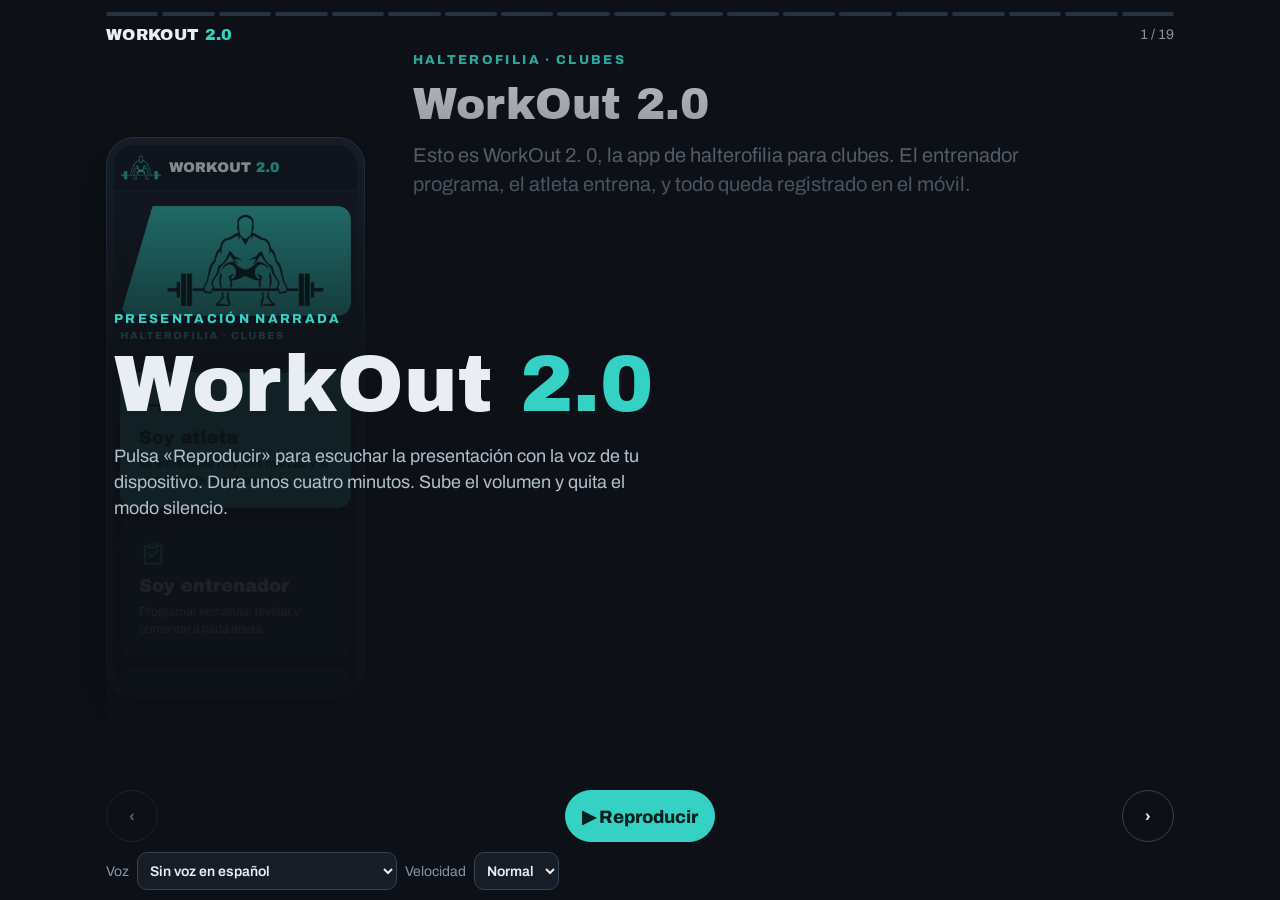
==== presentacion/index.html @ a3fa4fa2 "Presentación narrada de WorkOut 2.0 para compartir Co-Authored-By: Claude Opus 5.5 <noreply@anthropi" ====
<!doctype html>
<html lang="es">
<head>
<meta charset="utf-8">
<meta name="viewport" content="width=device-width, initial-scale=1, viewport-fit=cover">
<meta name="theme-color" content="#0d1117">
<meta property="og:title" content="WorkOut 2.0 · La app de halterofilia para clubes">
<meta property="og:description" content="Presentación narrada: el entrenador programa, el atleta entrena y todo queda registrado.">
<meta property="og:image" content="https://rafaparri.github.io/workout2/presentacion/img/01_portada.jpg">
<link rel="icon" type="image/png" sizes="32x32" href="../static/favicon-32.png">
<link rel="apple-touch-icon" href="../static/apple-touch-icon.png">
<style>*,*::before,*::after{box-sizing:border-box}:root{padding-top:env(safe-area-inset-top,0px);padding-bottom:env(safe-area-inset-bottom,0px)}body{margin:0}img{max-width:100%}[hidden]{display:none!important}</style>
<title>WorkOut 2.0 narrado</title>
<meta name="claude:viewport-fit-sides" content="cover">
<link rel="preconnect" href="https://fonts.googleapis.com">
<link rel="stylesheet" href="https://fonts.googleapis.com/css2?family=Archivo+Black&family=Archivo:wght@400..800&display=swap">
<style>
/* Layout: una "historia" vertical a pantalla completa (móvil); en ordenador, móvil a la izquierda y texto a la derecha. */
:root{
  --bg:#0d1117; --bg2:#11171f; --surface:#161d27; --edge:#33435a; --line:#263242;
  --text:#e8eef4; --muted:#b2bfcc; --muted2:#8494a6;
  --accent:#34d1c4; --ink:#06201d;
  --r-off:#e5484d; --r-low:#f28c28; --r-mid:#2f6fe4; --r-top:#5f7f1f;
  --f-display:'Archivo Black', 'Arial Black', Arial, sans-serif;
  --f-body:'Archivo', Arial, sans-serif;
  color-scheme:dark;
}
html,body{height:100%}
body{background:var(--bg);color:var(--text);font-family:var(--f-body);font-size:17px;overflow:hidden}
.app{height:100%;display:flex;flex-direction:column;padding-left:max(16px, env(safe-area-inset-left, 0px));padding-right:max(16px, env(safe-area-inset-right, 0px));padding-block:12px 10px;gap:10px;max-width:1100px;margin:0 auto}
.bars{display:flex;gap:4px}
.bars span{flex:1;height:4px;border-radius:2px;background:var(--line);overflow:hidden;position:relative}
.bars span i{position:absolute;inset:0;width:0;background:var(--accent)}
.bars span.done i{width:100%}
.top{display:flex;align-items:center;justify-content:space-between;gap:12px}
.brand{font-family:var(--f-display);font-size:16px;letter-spacing:.02em}
.brand b{color:var(--accent);font-weight:400}
.count{font-size:14px;color:var(--muted2);font-variant-numeric:tabular-nums}
.stage{flex:1;min-height:0;display:flex;flex-direction:column;gap:12px;position:relative}
.slide{flex:1;min-height:0;display:flex;flex-direction:column;gap:12px;animation:in .45s ease both}
@keyframes in{from{opacity:.0;transform:translateY(8px)}to{opacity:1;transform:none}}
@media (prefers-reduced-motion:reduce){.slide{animation:none}}
.eyebrow{font-size:13px;font-weight:800;letter-spacing:.18em;text-transform:uppercase;color:var(--accent)}
.title{font-family:var(--f-display);font-weight:400;font-size:clamp(24px,6.4vw,44px);line-height:1.08;text-wrap:balance;margin:2px 0 0}
.visual{flex:1;min-height:0;display:flex;align-items:center;justify-content:center}
.phone{height:100%;max-height:640px;aspect-ratio:390/844;max-width:100%;background:#1b2430;border:1.5px solid var(--edge);border-radius:28px;padding:7px;box-shadow:0 18px 50px rgba(0,0,0,.5)}
.phone img{width:100%;height:100%;object-fit:cover;border-radius:21px;display:block}
.cards{display:flex;flex-direction:column;gap:10px;width:100%;max-width:520px}
.card{background:var(--surface);border:1px solid var(--line);border-radius:16px;padding:14px 16px;display:flex;gap:14px;align-items:center}
.card .n{font-family:var(--f-display);font-size:26px;color:var(--accent);min-width:28px;text-align:center}
.card h3{margin:0;font-size:18px;font-weight:800}
.card p{margin:2px 0 0;font-size:15px;color:var(--muted);line-height:1.35}
.arrow{align-self:center;color:var(--accent);font-size:20px;line-height:1}
.big{font-family:var(--f-display);font-size:clamp(34px,10vw,72px);line-height:1.02;text-wrap:balance}
.big b{color:var(--accent);font-weight:400}
.contact{display:flex;flex-direction:column;gap:10px;align-items:flex-start}
.pill{border-radius:999px;padding:10px 18px;font-weight:800;font-size:17px;user-select:all}
.pill.solid{background:var(--accent);color:var(--ink)}
.pill.line{border:1.5px solid var(--edge);color:var(--text)}
.legend{display:grid;grid-template-columns:1fr 1fr;gap:6px;width:100%;max-width:420px}
.legend span{border-radius:10px;padding:6px 10px;font-size:14px;font-weight:800}
.sub{min-height:5.6em;font-size:17px;line-height:1.45;color:var(--muted2)}
.sub .s{transition:color .2s}
.sub .s.on{color:var(--text)}
.controls{display:flex;align-items:center;justify-content:space-between;gap:10px}
.btn{appearance:none;border:1.5px solid var(--edge);background:transparent;color:var(--text);border-radius:999px;min-width:52px;height:52px;font:800 16px var(--f-body);cursor:pointer;display:inline-flex;align-items:center;justify-content:center;padding:0 16px}
.btn:focus-visible,select:focus-visible{outline:3px solid var(--accent);outline-offset:2px}
.btn.play{background:var(--accent);color:var(--ink);border-color:var(--accent);min-width:150px;font-size:18px}
.btn[disabled]{opacity:.35;cursor:default}
.opts{display:flex;gap:8px;align-items:center;flex-wrap:nowrap;font-size:14px;color:var(--muted2);min-width:0}
.opts select{background:var(--surface);color:var(--text);border:1px solid var(--edge);border-radius:10px;height:38px;padding:0 8px;font:600 14px var(--f-body);min-width:0}
.opts #voice{flex:1;max-width:260px}
@media (max-width:520px){ .opts label{position:absolute;width:1px;height:1px;overflow:hidden;clip:rect(0 0 0 0)} .sub{font-size:16px;min-height:5em} .btn.play{min-width:130px} }
.note{font-size:13px;color:var(--muted2)}
.start{position:absolute;inset:0;display:flex;flex-direction:column;justify-content:center;gap:18px;background:linear-gradient(180deg,rgba(13,17,23,.2),rgba(13,17,23,.92) 45%);padding:8px}
.start .big{font-size:clamp(38px,11vw,80px)}
.start p{font-size:18px;color:var(--muted);max-width:30em;line-height:1.45;margin:0}
@media (min-width:860px){
  body{font-size:18px}
  .slide{display:grid;grid-template-columns:auto 1fr;grid-template-rows:auto auto 1fr;column-gap:48px;row-gap:12px;align-content:center}
  .slide .visual{grid-column:1;grid-row:1 / span 3;height:100%}
  .slide .eyebrow,.slide .title,.slide .sub{grid-column:2}
  .slide.novis{grid-template-columns:1fr}
  .slide.novis .visual{grid-column:1;grid-row:auto;height:auto;justify-content:flex-start}
  .slide.novis .eyebrow,.slide.novis .title,.slide.novis .sub{grid-column:1}
  .phone{max-height:560px}
  .sub{font-size:20px;max-width:32em}
}
</style>
</head>
<body>


<div class="app">
  <div class="bars" id="bars" aria-hidden="true"></div>
  <div class="top">
    <div class="brand">WORKOUT <b>2.0</b></div>
    <div class="count" id="count"></div>
  </div>
  <div class="stage" id="stage" aria-live="polite"></div>
  <div class="controls">
    <button class="btn" id="prev" aria-label="Diapositiva anterior">‹</button>
    <button class="btn play" id="play">▶ Reproducir</button>
    <button class="btn" id="next" aria-label="Diapositiva siguiente">›</button>
  </div>
  <div class="opts">
    <label for="voice">Voz</label><select id="voice"></select>
    <label for="rate">Velocidad</label>
    <select id="rate"><option value="0.9">Lenta</option><option value="1" selected>Normal</option><option value="1.1">Rápida</option></select>
  </div>
</div>

<script>
const S = [
 { eb:'Halterofilia · Clubes', t:'WorkOut 2.0', img:'01_portada',
   n:'Esto es WorkOut 2.0, la app de halterofilia para clubes. El entrenador programa, el atleta entrena, y todo queda registrado en el móvil.' },
 { eb:'El problema', t:'Hoy la programación viaja en un Excel por WhatsApp',
   html:'<div class="cards"><div class="card"><div class="n">?</div><div><h3>El entrenador no sabe qué se hizo</h3><p>Manda la semana y no vuelve a saber cómo salió.</p></div></div><div class="card"><div class="n">✎</div><div><h3>Las marcas se pierden</h3><p>Libretas, notas y capturas sueltas.</p></div></div><div class="card"><div class="n">↗</div><div><h3>Nadie ve la evolución</h3><p>Sin histórico no hay gráficas ni datos.</p></div></div></div>',
   n:'Hoy, en casi todos los clubes, la programación viaja en un Excel por WhatsApp. El entrenador no sabe qué se hizo. Las marcas se pierden en libretas. Y nadie ve la evolución.' },
 { eb:'La solución', t:'Una app, tres perfiles', img:'13_perfiles',
   n:'WorkOut lo resuelve con una sola app y tres perfiles: administración, entrenador y atleta. Quien tenga varios, cambia de uno a otro con un toque, sin volver a escribir la contraseña.' },
 { eb:'Cómo funciona', t:'Del Excel del entrenador al móvil del atleta',
   html:'<div class="cards"><div class="card"><div class="n">1</div><div><h3>Sube su Excel de siempre</h3><p>Con los códigos de la federación.</p></div></div><div class="card"><div class="n">2</div><div><h3>La app lo lee sola</h3><p>Días, ejercicios, pesos y fechas.</p></div></div><div class="card"><div class="n">3</div><div><h3>El atleta entrena y marca</h3><p>Cada peso, con su sensación.</p></div></div><div class="card"><div class="n">4</div><div><h3>El entrenador revisa</h3><p>Al momento, corrige y comenta.</p></div></div></div>',
   n:'Funciona así. El entrenador sube su Excel de siempre, con los códigos de la federación. La app lo lee sola y lo convierte en días, ejercicios y pesos. El atleta entrena y marca cada peso. Y el entrenador lo revisa al momento.' },
 { eb:'El atleta', t:'Su semana, de un vistazo', img:'05_semana',
   n:'Esta es la semana del atleta. Cada día con su fecha, cada ejercicio con su código, y cada peso pintado según cómo salió: rojo si no se hizo, naranja si costó, azul si fue bien, y verde oliva si salió perfecto. El trofeo marca el día de competición.' },
 { eb:'El atleta', t:'Una tarjeta por peso, con letra grande', img:'06_tarjeta',
   n:'Al tocar un peso se abre su tarjeta, con letra grande para leerla con la tiza en las manos. Se marcan las series y la sensación, del uno al cinco, con un solo toque.' },
 { eb:'El atleta', t:'Lo que no se hizo también cuenta', img:'15_noentrene',
   n:'Si un día no se entrena, se marca con su motivo. También se puede indicar qué peso, qué series o qué repeticiones no se hicieron, o pasar el entreno a otro día. El entrenador lo ve todo.' },
 { eb:'El entrenador', t:'Todo el club en una pantalla', img:'02_entrenador',
   n:'El entrenador tiene todo el club en una pantalla: los atletas activos, los resultados por revisar, y quién necesita semana nueva.' },
 { eb:'El entrenador', t:'Cada atleta, su progreso', img:'02c_entrenador_cards',
   n:'Cada atleta tiene su ficha, con el porcentaje de la semana hecho y el estado de su programación. Invitar, bloquear o dar de baja es cuestión de un botón.' },
 { eb:'El entrenador', t:'Revisar y corregir en segundos', img:'19_revision',
   n:'Revisar es muy rápido. El entrenador ve cada peso con la sensación del atleta, corrige cualquier número tocándolo, deja su comentario, y marca la semana como revisada.' },
 { eb:'Gráficas', t:'La evolución, a la vista', img:'08_analisis',
   n:'Como cada repetición queda guardada, las gráficas salen solas: la evolución del peso de cada ejercicio, semana a semana.' },
 { eb:'Histórico', t:'Récords personales con fecha', img:'09c_rm',
   n:'Y el historial de récords personales, con su fecha, para ver cómo progresa cada atleta en arrancada, en dos tiempos, y en el resto de ejercicios.' },
 { eb:'Informes', t:'Un informe semanal que se escribe solo', img:'12_informe',
   n:'Cada semana, la app prepara un informe con el cumplimiento, el tonelaje, la sensación media y las marcas conseguidas. Y avisa de las semanas a vigilar.' },
 { eb:'Competiciones', t:'El calendario oficial, dentro de la app', img:'17_calendario',
   n:'Para competir, el entrenador tiene el calendario oficial de España, de Europa, del Mundial y del circuito máster, con las categorías oficiales siempre al día.' },
 { eb:'Competiciones', t:'Objetivos e intentos por atleta', img:'18_comp_detalle',
   n:'Elige la competición, apunta a sus atletas con su categoría, y les marca los objetivos y los intentos planificados.' },
 { eb:'Competiciones', t:'Del intento al total', img:'10c_resultados',
   n:'El día de la competición se anotan los intentos, válidos o nulos. La app calcula el total y, si hay récord, actualiza la marca personal.' },
 { eb:'Cómo se conecta', t:'Del móvil a la nube, en tiempo real',
   html:'<div class="cards"><div class="card"><div class="n">▯</div><div><h3>Móvil, tablet u ordenador</h3><p>iPhone y Android, sin tienda de aplicaciones.</p></div></div><div class="arrow">↓</div><div class="card"><div class="n">⚿</div><div><h3>Conexión cifrada</h3><p>Cada uno con su cuenta y contraseña.</p></div></div><div class="arrow">↓</div><div class="card"><div class="n">☁</div><div><h3>Nube de Google</h3><p>Guarda los datos y aplica los permisos.</p></div></div></div>',
   n:'Todo funciona en iPhone y en Android, sin pasar por ninguna tienda: se abre un enlace y se añade a la pantalla de inicio. Los datos viajan cifrados a la nube de Google, y lo que marca el atleta lo ve el entrenador al momento.' },
 { eb:'Privacidad', t:'Cada club, sus datos', img:'14_admin',
   n:'Y cada club tiene sus datos separados. El atleta solo ve lo suyo, el entrenador solo a su club, y la administración gestiona los accesos sin ver programaciones ni resultados.' },
 { eb:'WorkOut 2.0', t:'Probadla en vuestro club',
   html:'<div class="contact"><div class="big">Hecha por un levantador, <b>para el día a día del club.</b></div><span class="pill solid">Rafa Parrilla</span><span class="pill line">rafa.parri@gmail.com</span><a class="pill line" href="https://wa.me/34624633595" target="_blank" rel="noopener" style="text-decoration:none">WhatsApp · 624 633 595</a></div>',
   n:'WorkOut 2.0. Hecha por un levantador, para el día a día del club. Probadla en vuestro club. Escribid a Rafa Parrilla, a rafa.parri arroba gmail punto com, o por WhatsApp al seis dos cuatro, seis tres tres, cinco nueve cinco.' }
];

const $ = (id)=> document.getElementById(id);
const synth = window.speechSynthesis || null;
let cur = 0, playing = false, sent = 0, timer = null, keep = [], voices = [], started = false;

function sentences(t){ return t.match(/[^.!?]+[.!?]+|[^.!?]+$/g).map(s=> s.trim()).filter(Boolean); }
function bars(){
  const b = $('bars'); b.innerHTML = '';
  S.forEach((_, i)=>{ const s = document.createElement('span'); if (i < cur) s.className = 'done'; const f = document.createElement('i'); s.appendChild(f); b.appendChild(s); });
}
function fill(p){ const s = $('bars').children[cur]; if (s) s.firstChild.style.width = Math.round(p*100) + '%'; }
function render(){
  const d = S[cur];
  const st = $('stage');
  const visual = d.img ? '<div class="visual"><div class="phone"><img src="img/' + d.img + '.jpg" alt="Pantalla de WorkOut 2.0: ' + d.t + '"></div></div>' : '<div class="visual">' + d.html + '</div>';
  st.innerHTML = '<div class="slide' + (d.img ? '' : ' novis') + '"><div class="eyebrow">' + d.eb + '</div><h1 class="title">' + d.t + '</h1>' + visual +
    '<div class="sub">' + sentences(d.n).map((s,i)=> '<span class="s" data-i="' + i + '">' + s + ' </span>').join('') + '</div></div>';
  if (!started) st.appendChild(startCard());
  $('count').textContent = (cur+1) + ' / ' + S.length;
  $('prev').disabled = cur === 0; $('next').disabled = cur === S.length-1;
  bars();
  const nx = S[cur+1]; if (nx && nx.img){ const im = new Image(); im.src = 'img/' + nx.img + '.jpg'; }
}
function startCard(){
  const c = document.createElement('div'); c.className = 'start';
  c.innerHTML = '<div class="eyebrow">Presentación narrada</div><div class="big">WorkOut <b>2.0</b></div><p>Pulsa «Reproducir» para escuchar la presentación con la voz de tu dispositivo. Dura unos cuatro minutos. Sube el volumen y quita el modo silencio.</p>';
  return c;
}
function hi(i){ document.querySelectorAll('.sub .s').forEach(s=> s.classList.toggle('on', Number(s.dataset.i) === i)); }

function pickVoices(){
  if (!synth) return;
  voices = synth.getVoices().filter(v=> /^es/i.test(v.lang));
  const pref = ['Mónica','Monica','Jorge','Marisol','Paulina','Elvira','Alvaro','Álvaro','Google español','Lucía','Lucia','Sergio','Enrique','Conchita'];
  const score = (v)=> (/es[-_]ES/i.test(v.lang) ? 10 : 0) + (pref.findIndex(p=> v.name.indexOf(p) >= 0) >= 0 ? 20 - pref.findIndex(p=> v.name.indexOf(p) >= 0) : 0) + (/premium|enhanced|mejorad|natural|neural/i.test(v.name) ? 15 : 0);
  voices.sort((a,b)=> score(b) - score(a));
  const sel = $('voice'); const keepV = sel.value;
  sel.innerHTML = voices.length ? voices.map((v,i)=> '<option value="' + i + '">' + v.name.replace(/\(.*?\)/g,'').trim() + ' · ' + v.lang + '</option>').join('') : '<option value="">Sin voz en español</option>';
  if (keepV && sel.querySelector('option[value="' + keepV + '"]')) sel.value = keepV;
  try{ const saved = localStorage.getItem('wo2n_voice'); const k = voices.findIndex(v=> v.name === saved); if (k >= 0) sel.value = String(k); }catch(e){}
}
if (synth){ pickVoices(); synth.onvoiceschanged = pickVoices; }

function stopAll(){ clearTimeout(timer); if (synth) synth.cancel(); }
function speakFrom(i){
  const list = sentences(S[cur].n);
  if (i >= list.length){ fill(1); if (playing){ timer = setTimeout(()=>{ if (cur < S.length-1){ cur++; sent = 0; render(); speakFrom(0); } else { playing = false; setPlay(); } }, 700); } return; }
  sent = i; hi(i); fill(i / list.length);
  const text = list[i];
  const v = voices[Number($('voice').value)];
  if (synth && v){
    const u = new SpeechSynthesisUtterance(text);
    u.voice = v; u.lang = v.lang; u.rate = Number($('rate').value);
    let doneOnce = false;
    const go = ()=>{ if (doneOnce) return; doneOnce = true; if (playing) speakFrom(i+1); };
    u.onend = go; u.onerror = (e)=>{ if (e.error !== 'interrupted' && e.error !== 'canceled') go(); };
    keep = [u]; synth.speak(u);
  } else {
    // Sin voz disponible: avanza al ritmo de lectura, con subtítulos
    timer = setTimeout(()=>{ if (playing) speakFrom(i+1); }, Math.max(1800, text.split(/\s+/).length * 380 / Number($('rate').value)));
  }
}
function setPlay(){ $('play').textContent = playing ? '❚❚ Pausa' : (started ? '▶ Seguir' : '▶ Reproducir'); }
function go(n){ stopAll(); cur = Math.max(0, Math.min(S.length-1, n)); sent = 0; render(); hi(-1); if (playing) speakFrom(0); }

$('play').onclick = ()=>{
  if (!started){ started = true; const c = document.querySelector('.start'); if (c) c.remove(); }
  playing = !playing; setPlay();
  if (playing){ stopAll(); speakFrom(sent); } else { stopAll(); }
  try{ navigator.wakeLock && navigator.wakeLock.request('screen').catch(()=>{}); }catch(e){}
};
$('prev').onclick = ()=> go(cur-1);
$('next').onclick = ()=> go(cur+1);
$('voice').onchange = ()=>{ try{ const v = voices[Number($('voice').value)]; if (v) localStorage.setItem('wo2n_voice', v.name); }catch(e){} if (playing){ stopAll(); speakFrom(sent); } };
$('rate').onchange = ()=>{ if (playing){ stopAll(); speakFrom(sent); } };
document.addEventListener('keydown', (e)=>{ if (e.key === 'ArrowRight') go(cur+1); else if (e.key === 'ArrowLeft') go(cur-1); else if (e.key === ' ' && e.target === document.body){ e.preventDefault(); $('play').click(); } });
let tx = null;
$('stage').addEventListener('touchstart', (e)=>{ tx = e.touches[0].clientX; }, { passive:true });
$('stage').addEventListener('touchend', (e)=>{ if (tx === null) return; const dx = e.changedTouches[0].clientX - tx; tx = null; if (Math.abs(dx) > 50){ if (!started){ started = true; } go(cur + (dx < 0 ? 1 : -1)); } }, { passive:true });
document.addEventListener('visibilitychange', ()=>{ if (document.hidden && playing){ playing = false; stopAll(); setPlay(); } });
render(); setPlay();
</script>

</body>
</html>
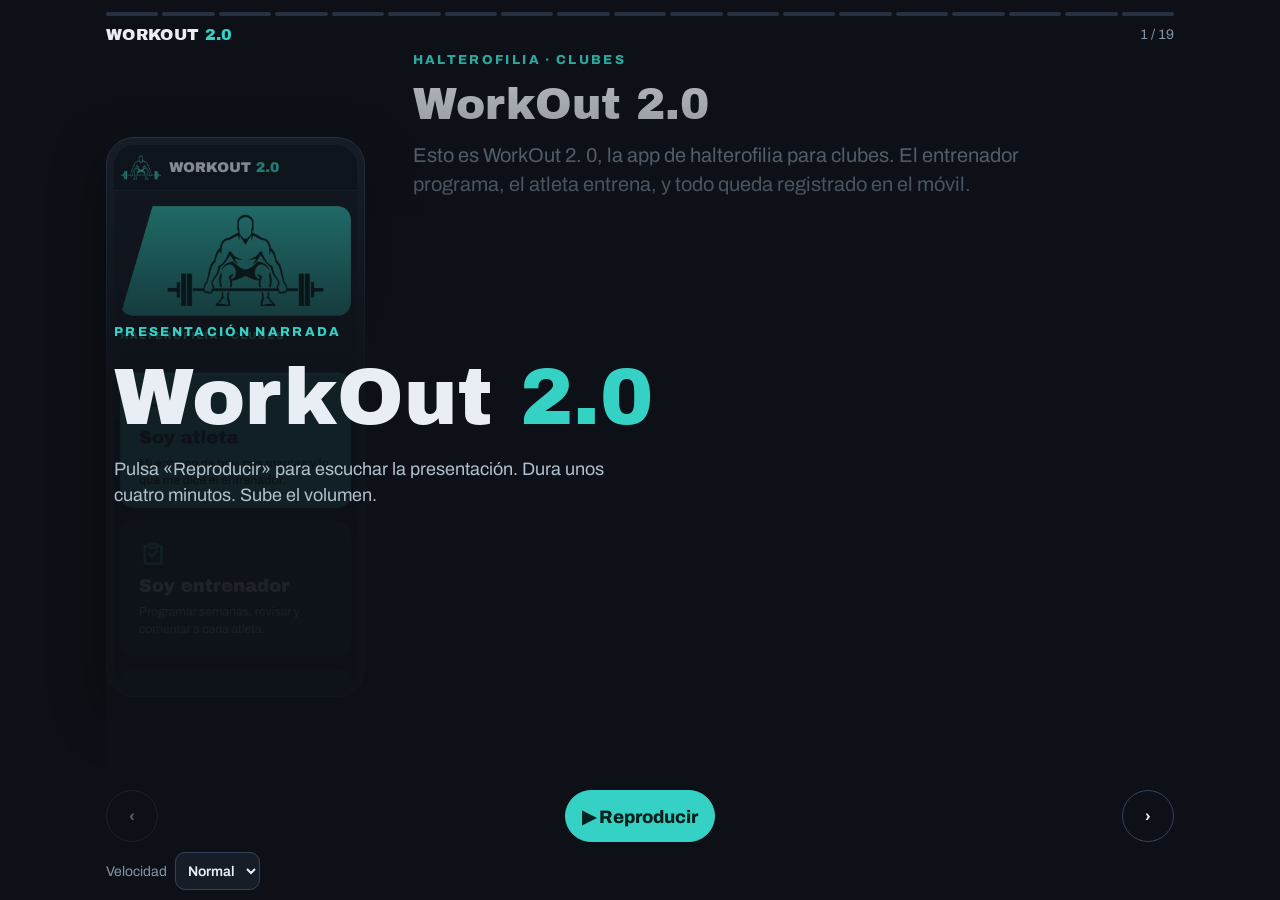
==== commit 8bdc2aef: "Presentación narrada con la voz grabada Co-Authored-By: Claude Opus 5.5 <noreply@anthropic.com> Clau" ====
--- a/presentacion/index.html
+++ b/presentacion/index.html
@@ -104,9 +104,8 @@
     <button class="btn" id="next" aria-label="Diapositiva siguiente">›</button>
   </div>
   <div class="opts">
-    <label for="voice">Voz</label><select id="voice"></select>
     <label for="rate">Velocidad</label>
-    <select id="rate"><option value="0.9">Lenta</option><option value="1" selected>Normal</option><option value="1.1">Rápida</option></select>
+    <select id="rate"><option value="0.9">Lenta</option><option value="1" selected>Normal</option><option value="1.15">Rápida</option></select>
   </div>
 </div>
 
@@ -153,7 +152,7 @@
    n:'Y cada club tiene sus datos separados. El atleta solo ve lo suyo, el entrenador solo a su club, y la administración gestiona los accesos sin ver programaciones ni resultados.' },
  { eb:'WorkOut 2.0', t:'Probadla en vuestro club',
    html:'<div class="contact"><div class="big">Hecha por un levantador, <b>para el día a día del club.</b></div><span class="pill solid">Rafa Parrilla</span><span class="pill line">rafa.parri@gmail.com</span><a class="pill line" href="https://wa.me/34624633595" target="_blank" rel="noopener" style="text-decoration:none">WhatsApp · 624 633 595</a></div>',
-   n:'WorkOut 2.0. Hecha por un levantador, para el día a día del club. Probadla en vuestro club. Escribid a Rafa Parrilla, a rafa.parri arroba gmail punto com, o por WhatsApp al seis dos cuatro, seis tres tres, cinco nueve cinco.' }
+   n:'WorkOut 2.0. Hecha por un levantador, para el día a día del club. Probadla en vuestro club. Escribid a Rafa Parrilla, a rafa.parri@gmail.com, o por WhatsApp al 624 633 595.' }
 ];
 
 const $ = (id)=> document.getElementById(id);
@@ -180,56 +179,47 @@
 }
 function startCard(){
   const c = document.createElement('div'); c.className = 'start';
-  c.innerHTML = '<div class="eyebrow">Presentación narrada</div><div class="big">WorkOut <b>2.0</b></div><p>Pulsa «Reproducir» para escuchar la presentación con la voz de tu dispositivo. Dura unos cuatro minutos. Sube el volumen y quita el modo silencio.</p>';
+  c.innerHTML = '<div class="eyebrow">Presentación narrada</div><div class="big">WorkOut <b>2.0</b></div><p>Pulsa «Reproducir» para escuchar la presentación. Dura unos cuatro minutos. Sube el volumen.</p>';
   return c;
 }
 function hi(i){ document.querySelectorAll('.sub .s').forEach(s=> s.classList.toggle('on', Number(s.dataset.i) === i)); }
 
-function pickVoices(){
-  if (!synth) return;
-  voices = synth.getVoices().filter(v=> /^es/i.test(v.lang));
-  const pref = ['Mónica','Monica','Jorge','Marisol','Paulina','Elvira','Alvaro','Álvaro','Google español','Lucía','Lucia','Sergio','Enrique','Conchita'];
-  const score = (v)=> (/es[-_]ES/i.test(v.lang) ? 10 : 0) + (pref.findIndex(p=> v.name.indexOf(p) >= 0) >= 0 ? 20 - pref.findIndex(p=> v.name.indexOf(p) >= 0) : 0) + (/premium|enhanced|mejorad|natural|neural/i.test(v.name) ? 15 : 0);
-  voices.sort((a,b)=> score(b) - score(a));
-  const sel = $('voice'); const keepV = sel.value;
-  sel.innerHTML = voices.length ? voices.map((v,i)=> '<option value="' + i + '">' + v.name.replace(/\(.*?\)/g,'').trim() + ' · ' + v.lang + '</option>').join('') : '<option value="">Sin voz en español</option>';
-  if (keepV && sel.querySelector('option[value="' + keepV + '"]')) sel.value = keepV;
-  try{ const saved = localStorage.getItem('wo2n_voice'); const k = voices.findIndex(v=> v.name === saved); if (k >= 0) sel.value = String(k); }catch(e){}
-}
-if (synth){ pickVoices(); synth.onvoiceschanged = pickVoices; }
-
-function stopAll(){ clearTimeout(timer); if (synth) synth.cancel(); }
-function speakFrom(i){
-  const list = sentences(S[cur].n);
-  if (i >= list.length){ fill(1); if (playing){ timer = setTimeout(()=>{ if (cur < S.length-1){ cur++; sent = 0; render(); speakFrom(0); } else { playing = false; setPlay(); } }, 700); } return; }
-  sent = i; hi(i); fill(i / list.length);
-  const text = list[i];
-  const v = voices[Number($('voice').value)];
-  if (synth && v){
-    const u = new SpeechSynthesisUtterance(text);
-    u.voice = v; u.lang = v.lang; u.rate = Number($('rate').value);
-    let doneOnce = false;
-    const go = ()=>{ if (doneOnce) return; doneOnce = true; if (playing) speakFrom(i+1); };
-    u.onend = go; u.onerror = (e)=>{ if (e.error !== 'interrupted' && e.error !== 'canceled') go(); };
-    keep = [u]; synth.speak(u);
-  } else {
-    // Sin voz disponible: avanza al ritmo de lectura, con subtítulos
-    timer = setTimeout(()=>{ if (playing) speakFrom(i+1); }, Math.max(1800, text.split(/\s+/).length * 380 / Number($('rate').value)));
-  }
-}
+// Narración grabada: una pista por pantalla (audio/01.mp3 … audio/19.mp3)
+const aud = new Audio(); aud.preload = 'auto'; aud.setAttribute('playsinline','');
+let audSlide = -1;
+const trackFor = (i)=> 'audio/' + String(i+1).padStart(2,'0') + '.mp3';
+function stopAll(){ clearTimeout(timer); try{ aud.pause(); }catch(e){} }
+function playCur(){
+  if (audSlide !== cur){ aud.src = trackFor(cur); audSlide = cur; }
+  aud.playbackRate = Number($('rate').value);
+  const pr = aud.play();
+  if (pr && pr.catch) pr.catch(()=>{ playing = false; setPlay(); });
+  const nx = cur + 1; if (nx < S.length){ const pre = new Audio(); pre.preload = 'auto'; pre.src = trackFor(nx); }
+}
+aud.addEventListener('timeupdate', ()=>{
+  if (!aud.duration || audSlide !== cur) return;
+  const p = aud.currentTime / aud.duration; fill(p);
+  const L = sentences(S[cur].n).map(x=> x.length); const tot = L.reduce((x,y)=> x+y, 0);
+  let acc = 0, k = 0; for (; k < L.length; k++){ acc += L[k]; if (tot*p <= acc) break; }
+  hi(Math.min(k, L.length-1));
+});
+aud.addEventListener('ended', ()=>{
+  fill(1);
+  if (!playing) return;
+  timer = setTimeout(()=>{ if (cur < S.length-1){ cur++; render(); playCur(); } else { playing = false; setPlay(); } }, 450);
+});
 function setPlay(){ $('play').textContent = playing ? '❚❚ Pausa' : (started ? '▶ Seguir' : '▶ Reproducir'); }
-function go(n){ stopAll(); cur = Math.max(0, Math.min(S.length-1, n)); sent = 0; render(); hi(-1); if (playing) speakFrom(0); }
+function go(n){ stopAll(); cur = Math.max(0, Math.min(S.length-1, n)); audSlide = -1; render(); hi(-1); if (playing) playCur(); }
 
 $('play').onclick = ()=>{
   if (!started){ started = true; const c = document.querySelector('.start'); if (c) c.remove(); }
   playing = !playing; setPlay();
-  if (playing){ stopAll(); speakFrom(sent); } else { stopAll(); }
+  if (playing){ playCur(); } else { stopAll(); }
   try{ navigator.wakeLock && navigator.wakeLock.request('screen').catch(()=>{}); }catch(e){}
 };
 $('prev').onclick = ()=> go(cur-1);
 $('next').onclick = ()=> go(cur+1);
-$('voice').onchange = ()=>{ try{ const v = voices[Number($('voice').value)]; if (v) localStorage.setItem('wo2n_voice', v.name); }catch(e){} if (playing){ stopAll(); speakFrom(sent); } };
-$('rate').onchange = ()=>{ if (playing){ stopAll(); speakFrom(sent); } };
+$('rate').onchange = ()=>{ aud.playbackRate = Number($('rate').value); };
 document.addEventListener('keydown', (e)=>{ if (e.key === 'ArrowRight') go(cur+1); else if (e.key === 'ArrowLeft') go(cur-1); else if (e.key === ' ' && e.target === document.body){ e.preventDefault(); $('play').click(); } });
 let tx = null;
 $('stage').addEventListener('touchstart', (e)=>{ tx = e.touches[0].clientX; }, { passive:true });
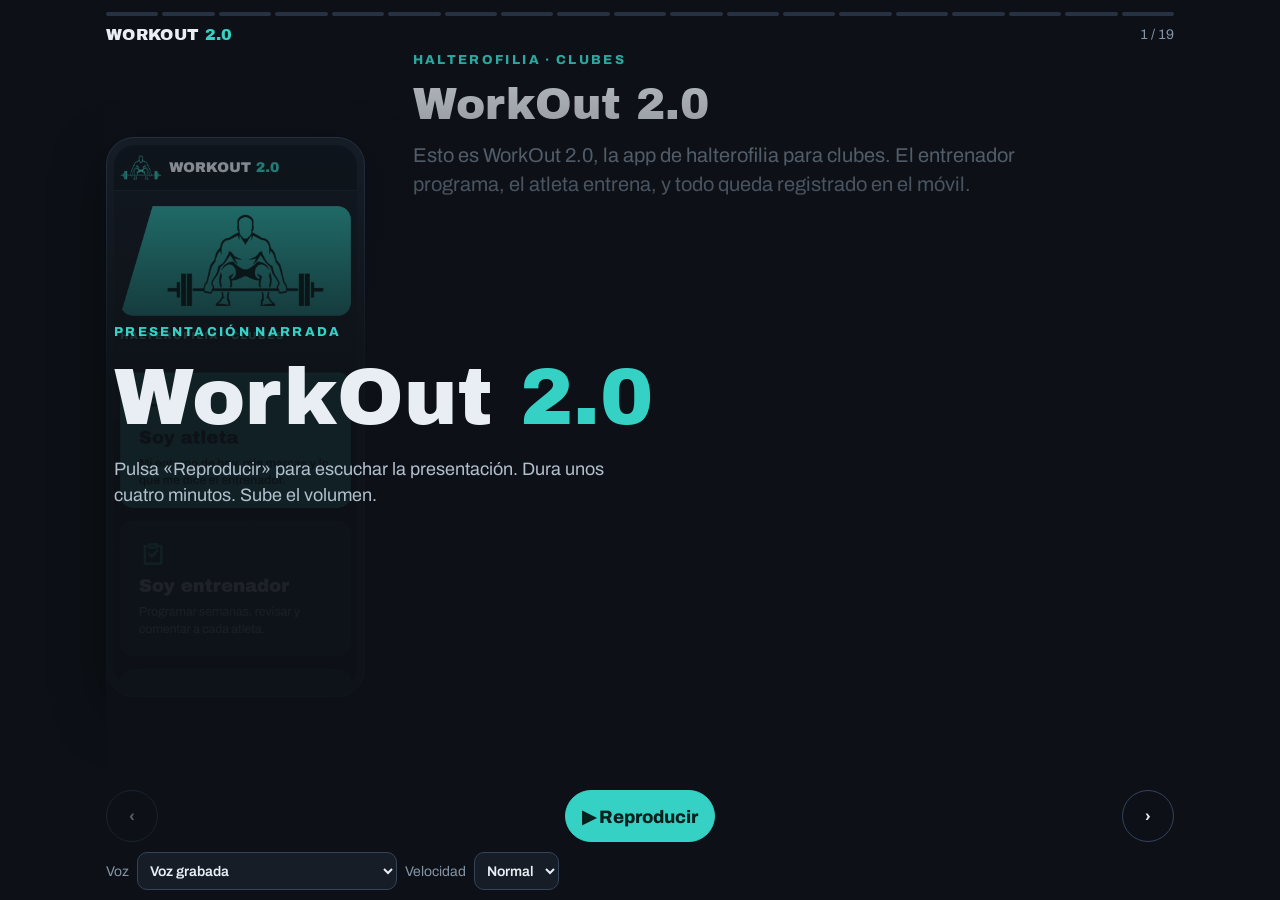
==== commit 9fc0f4b0: "Presentación: voz de Google en el ordenador y voz grabada en el móvil Co-Authored-By: Claude Opus 5." ====
--- a/presentacion/index.html
+++ b/presentacion/index.html
@@ -104,6 +104,7 @@
     <button class="btn" id="next" aria-label="Diapositiva siguiente">›</button>
   </div>
   <div class="opts">
+    <label for="voice">Voz</label><select id="voice"></select>
     <label for="rate">Velocidad</label>
     <select id="rate"><option value="0.9">Lenta</option><option value="1" selected>Normal</option><option value="1.15">Rápida</option></select>
   </div>
@@ -152,14 +153,15 @@
    n:'Y cada club tiene sus datos separados. El atleta solo ve lo suyo, el entrenador solo a su club, y la administración gestiona los accesos sin ver programaciones ni resultados.' },
  { eb:'WorkOut 2.0', t:'Probadla en vuestro club',
    html:'<div class="contact"><div class="big">Hecha por un levantador, <b>para el día a día del club.</b></div><span class="pill solid">Rafa Parrilla</span><span class="pill line">rafa.parri@gmail.com</span><a class="pill line" href="https://wa.me/34624633595" target="_blank" rel="noopener" style="text-decoration:none">WhatsApp · 624 633 595</a></div>',
-   n:'WorkOut 2.0. Hecha por un levantador, para el día a día del club. Probadla en vuestro club. Escribid a Rafa Parrilla, a rafa.parri@gmail.com, o por WhatsApp al 624 633 595.' }
+   n:'WorkOut 2.0. Hecha por un levantador, para el día a día del club. Probadla en vuestro club. Escribid a Rafa Parrilla, a rafa.parri@gmail.com, o por WhatsApp al 624 633 595.',
+   say:'WorkOut 2.0. Hecha por un levantador, para el día a día del club. Probadla en vuestro club. Escribid a Rafa Parrilla, a rafa punto parri arroba gmail punto com, o por WhatsApp al seis dos cuatro, seis tres tres, cinco nueve cinco.' }
 ];
 
 const $ = (id)=> document.getElementById(id);
 const synth = window.speechSynthesis || null;
 let cur = 0, playing = false, sent = 0, timer = null, keep = [], voices = [], started = false;
 
-function sentences(t){ return t.match(/[^.!?]+[.!?]+|[^.!?]+$/g).map(s=> s.trim()).filter(Boolean); }
+function sentences(t){ return t.split(/(?<=[.!?])\s+/).map(s=> s.trim()).filter(Boolean); }
 function bars(){
   const b = $('bars'); b.innerHTML = '';
   S.forEach((_, i)=>{ const s = document.createElement('span'); if (i < cur) s.className = 'done'; const f = document.createElement('i'); s.appendChild(f); b.appendChild(s); });
@@ -184,11 +186,44 @@
 }
 function hi(i){ document.querySelectorAll('.sub .s').forEach(s=> s.classList.toggle('on', Number(s.dataset.i) === i)); }
 
+// Dos voces posibles: la grabada (MP3) o una voz del navegador (en Chrome, «Google español»)
+let mode = 'rec';
+function pickVoices(){
+  if (!synth) return;
+  voices = synth.getVoices().filter(v=> /^es/i.test(v.lang));
+  const score = (v)=> (/google/i.test(v.name) ? 40 : 0) + (/es[-_]ES/i.test(v.lang) ? 10 : 0) + (/natural|neural|online|premium|enhanced|mejorad/i.test(v.name) ? 15 : 0);
+  voices.sort((x,y)=> score(y) - score(x));
+  const sel = $('voice');
+  sel.innerHTML = '<option value="rec">Voz grabada</option>' + voices.map((v,i)=> '<option value="' + i + '">' + v.name.replace(/\(.*?\)/g,'').trim() + '</option>').join('');
+  let want = null; try{ want = localStorage.getItem('wo2n_voice2'); }catch(e){}
+  let k = want === 'rec' ? -2 : voices.findIndex(v=> v.name === want);
+  // En ordenador (Chrome), «Google español» por defecto; en el móvil, la voz grabada
+  const mobile = /Mobi|Android|iPhone|iPad|iPod/i.test(navigator.userAgent) || (navigator.maxTouchPoints > 1 && /Macintosh/.test(navigator.userAgent));
+  if (k === -1 && !mobile) k = voices.findIndex(v=> /google/i.test(v.name));
+  mode = k >= 0 ? String(k) : 'rec';
+  sel.value = mode;
+}
+if (synth){ pickVoices(); synth.onvoiceschanged = pickVoices; }
+function stopAll(){ clearTimeout(timer); try{ aud.pause(); }catch(e){} try{ if (synth) synth.cancel(); }catch(e){} }
+function playNow(){ if (mode === 'rec') playCur(); else speakFrom(sent); }
+function spoken(){ return sentences(S[cur].say || S[cur].n); }
+function speakFrom(i){
+  const list = spoken();
+  if (i >= list.length){ fill(1); if (playing){ timer = setTimeout(()=>{ if (cur < S.length-1){ cur++; sent = 0; render(); speakFrom(0); } else { playing = false; setPlay(); } }, 600); } return; }
+  sent = i; hi(i); fill(i / list.length);
+  const v = voices[Number(mode)];
+  if (!v){ mode = 'rec'; playCur(); return; }
+  const u = new SpeechSynthesisUtterance(list[i]);
+  u.voice = v; u.lang = v.lang; u.rate = Number($('rate').value);
+  let done = false;
+  const next = ()=>{ if (done) return; done = true; if (playing && mode !== 'rec') speakFrom(i+1); };
+  u.onend = next; u.onerror = (e)=>{ if (e.error !== 'interrupted' && e.error !== 'canceled') next(); };
+  keep = [u]; synth.speak(u);
+}
 // Narración grabada: una pista por pantalla (audio/01.mp3 … audio/19.mp3)
 const aud = new Audio(); aud.preload = 'auto'; aud.setAttribute('playsinline','');
 let audSlide = -1;
 const trackFor = (i)=> 'audio/' + String(i+1).padStart(2,'0') + '.mp3';
-function stopAll(){ clearTimeout(timer); try{ aud.pause(); }catch(e){} }
 function playCur(){
   if (audSlide !== cur){ aud.src = trackFor(cur); audSlide = cur; }
   aud.playbackRate = Number($('rate').value);
@@ -197,7 +232,7 @@
   const nx = cur + 1; if (nx < S.length){ const pre = new Audio(); pre.preload = 'auto'; pre.src = trackFor(nx); }
 }
 aud.addEventListener('timeupdate', ()=>{
-  if (!aud.duration || audSlide !== cur) return;
+  if (!aud.duration || audSlide !== cur || mode !== 'rec') return;
   const p = aud.currentTime / aud.duration; fill(p);
   const L = sentences(S[cur].n).map(x=> x.length); const tot = L.reduce((x,y)=> x+y, 0);
   let acc = 0, k = 0; for (; k < L.length; k++){ acc += L[k]; if (tot*p <= acc) break; }
@@ -205,21 +240,22 @@
 });
 aud.addEventListener('ended', ()=>{
   fill(1);
-  if (!playing) return;
-  timer = setTimeout(()=>{ if (cur < S.length-1){ cur++; render(); playCur(); } else { playing = false; setPlay(); } }, 450);
+  if (!playing || mode !== 'rec') return;
+  timer = setTimeout(()=>{ if (cur < S.length-1){ cur++; render(); playNow(); } else { playing = false; setPlay(); } }, 450);
 });
 function setPlay(){ $('play').textContent = playing ? '❚❚ Pausa' : (started ? '▶ Seguir' : '▶ Reproducir'); }
-function go(n){ stopAll(); cur = Math.max(0, Math.min(S.length-1, n)); audSlide = -1; render(); hi(-1); if (playing) playCur(); }
+function go(n){ stopAll(); cur = Math.max(0, Math.min(S.length-1, n)); audSlide = -1; sent = 0; render(); hi(-1); if (playing) playNow(); }
 
 $('play').onclick = ()=>{
   if (!started){ started = true; const c = document.querySelector('.start'); if (c) c.remove(); }
   playing = !playing; setPlay();
-  if (playing){ playCur(); } else { stopAll(); }
+  if (playing){ playNow(); } else { stopAll(); }
   try{ navigator.wakeLock && navigator.wakeLock.request('screen').catch(()=>{}); }catch(e){}
 };
 $('prev').onclick = ()=> go(cur-1);
 $('next').onclick = ()=> go(cur+1);
-$('rate').onchange = ()=>{ aud.playbackRate = Number($('rate').value); };
+$('rate').onchange = ()=>{ aud.playbackRate = Number($('rate').value); if (playing && mode !== 'rec'){ stopAll(); speakFrom(sent); } };
+$('voice').onchange = ()=>{ stopAll(); mode = $('voice').value; try{ localStorage.setItem('wo2n_voice2', mode === 'rec' ? 'rec' : voices[Number(mode)].name); }catch(e){} audSlide = -1; sent = 0; hi(-1); if (playing) playNow(); };
 document.addEventListener('keydown', (e)=>{ if (e.key === 'ArrowRight') go(cur+1); else if (e.key === 'ArrowLeft') go(cur-1); else if (e.key === ' ' && e.target === document.body){ e.preventDefault(); $('play').click(); } });
 let tx = null;
 $('stage').addEventListener('touchstart', (e)=>{ tx = e.touches[0].clientX; }, { passive:true });
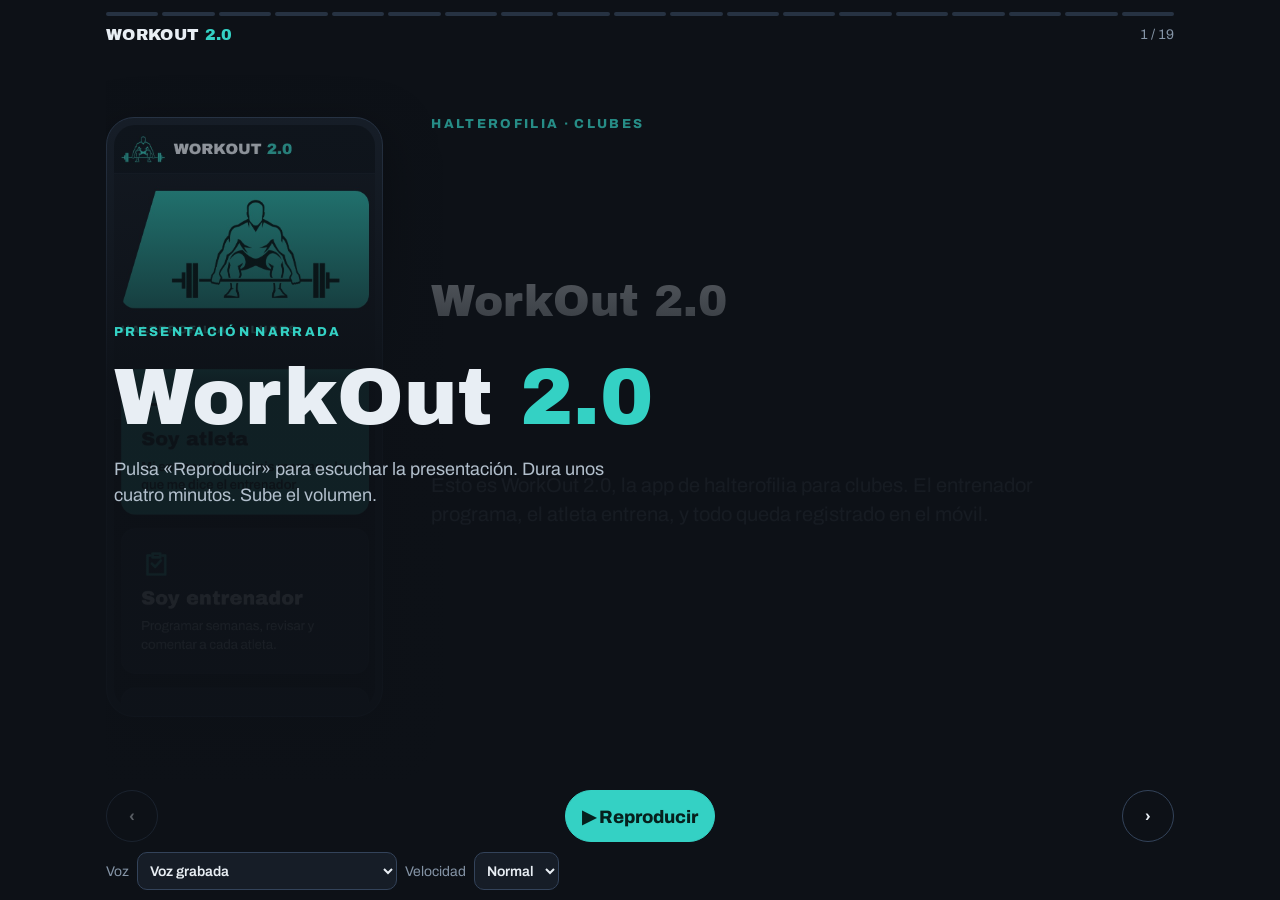
==== commit a10701ff: "Presentación: composición sin solapes en ordenador y móvil Co-Authored-By: Claude Opus 5.5 <noreply@" ====
--- a/presentacion/index.html
+++ b/presentacion/index.html
@@ -36,14 +36,15 @@
 .brand{font-family:var(--f-display);font-size:16px;letter-spacing:.02em}
 .brand b{color:var(--accent);font-weight:400}
 .count{font-size:14px;color:var(--muted2);font-variant-numeric:tabular-nums}
-.stage{flex:1;min-height:0;display:flex;flex-direction:column;gap:12px;position:relative}
-.slide{flex:1;min-height:0;display:flex;flex-direction:column;gap:12px;animation:in .45s ease both}
+.stage{flex:1;min-height:0;display:flex;flex-direction:column;gap:12px;position:relative;overflow-y:auto;overflow-x:hidden;overscroll-behavior:contain}
+.slide{flex:1 0 auto;display:flex;flex-direction:column;gap:12px;animation:in .45s ease both}
 @keyframes in{from{opacity:.0;transform:translateY(8px)}to{opacity:1;transform:none}}
 @media (prefers-reduced-motion:reduce){.slide{animation:none}}
 .eyebrow{font-size:13px;font-weight:800;letter-spacing:.18em;text-transform:uppercase;color:var(--accent)}
 .title{font-family:var(--f-display);font-weight:400;font-size:clamp(24px,6.4vw,44px);line-height:1.08;text-wrap:balance;margin:2px 0 0}
-.visual{flex:1;min-height:0;display:flex;align-items:center;justify-content:center}
-.phone{height:100%;max-height:640px;aspect-ratio:390/844;max-width:100%;background:#1b2430;border:1.5px solid var(--edge);border-radius:28px;padding:7px;box-shadow:0 18px 50px rgba(0,0,0,.5)}
+.visual{flex:1 0 auto;display:flex;align-items:center;justify-content:center}
+.slide.novis .visual{flex:0 0 auto;align-items:stretch;justify-content:flex-start}
+.phone{height:clamp(220px, calc(100vh - 380px), 600px);height:clamp(220px, calc(100dvh - 380px), 600px);aspect-ratio:390/844;max-width:100%;flex:0 0 auto;background:#1b2430;border:1.5px solid var(--edge);border-radius:28px;padding:7px;box-shadow:0 18px 50px rgba(0,0,0,.5)}
 .phone img{width:100%;height:100%;object-fit:cover;border-radius:21px;display:block}
 .cards{display:flex;flex-direction:column;gap:10px;width:100%;max-width:520px}
 .card{background:var(--surface);border:1px solid var(--line);border-radius:16px;padding:14px 16px;display:flex;gap:14px;align-items:center}
@@ -77,13 +78,13 @@
 .start p{font-size:18px;color:var(--muted);max-width:30em;line-height:1.45;margin:0}
 @media (min-width:860px){
   body{font-size:18px}
-  .slide{display:grid;grid-template-columns:auto 1fr;grid-template-rows:auto auto 1fr;column-gap:48px;row-gap:12px;align-content:center}
-  .slide .visual{grid-column:1;grid-row:1 / span 3;height:100%}
+  .slide{display:grid;grid-template-columns:auto 1fr;grid-template-rows:auto auto auto;column-gap:48px;row-gap:12px;align-content:center;min-height:100%}
+  .slide .visual{grid-column:1;grid-row:1 / span 3;align-self:center}
   .slide .eyebrow,.slide .title,.slide .sub{grid-column:2}
   .slide.novis{grid-template-columns:1fr}
-  .slide.novis .visual{grid-column:1;grid-row:auto;height:auto;justify-content:flex-start}
+  .slide.novis .visual{grid-column:1;grid-row:auto;align-self:start}
   .slide.novis .eyebrow,.slide.novis .title,.slide.novis .sub{grid-column:1}
-  .phone{max-height:560px}
+  .phone{height:clamp(260px, calc(100vh - 210px), 600px);height:clamp(260px, calc(100dvh - 210px), 600px)}
   .sub{font-size:20px;max-width:32em}
 }
 </style>
